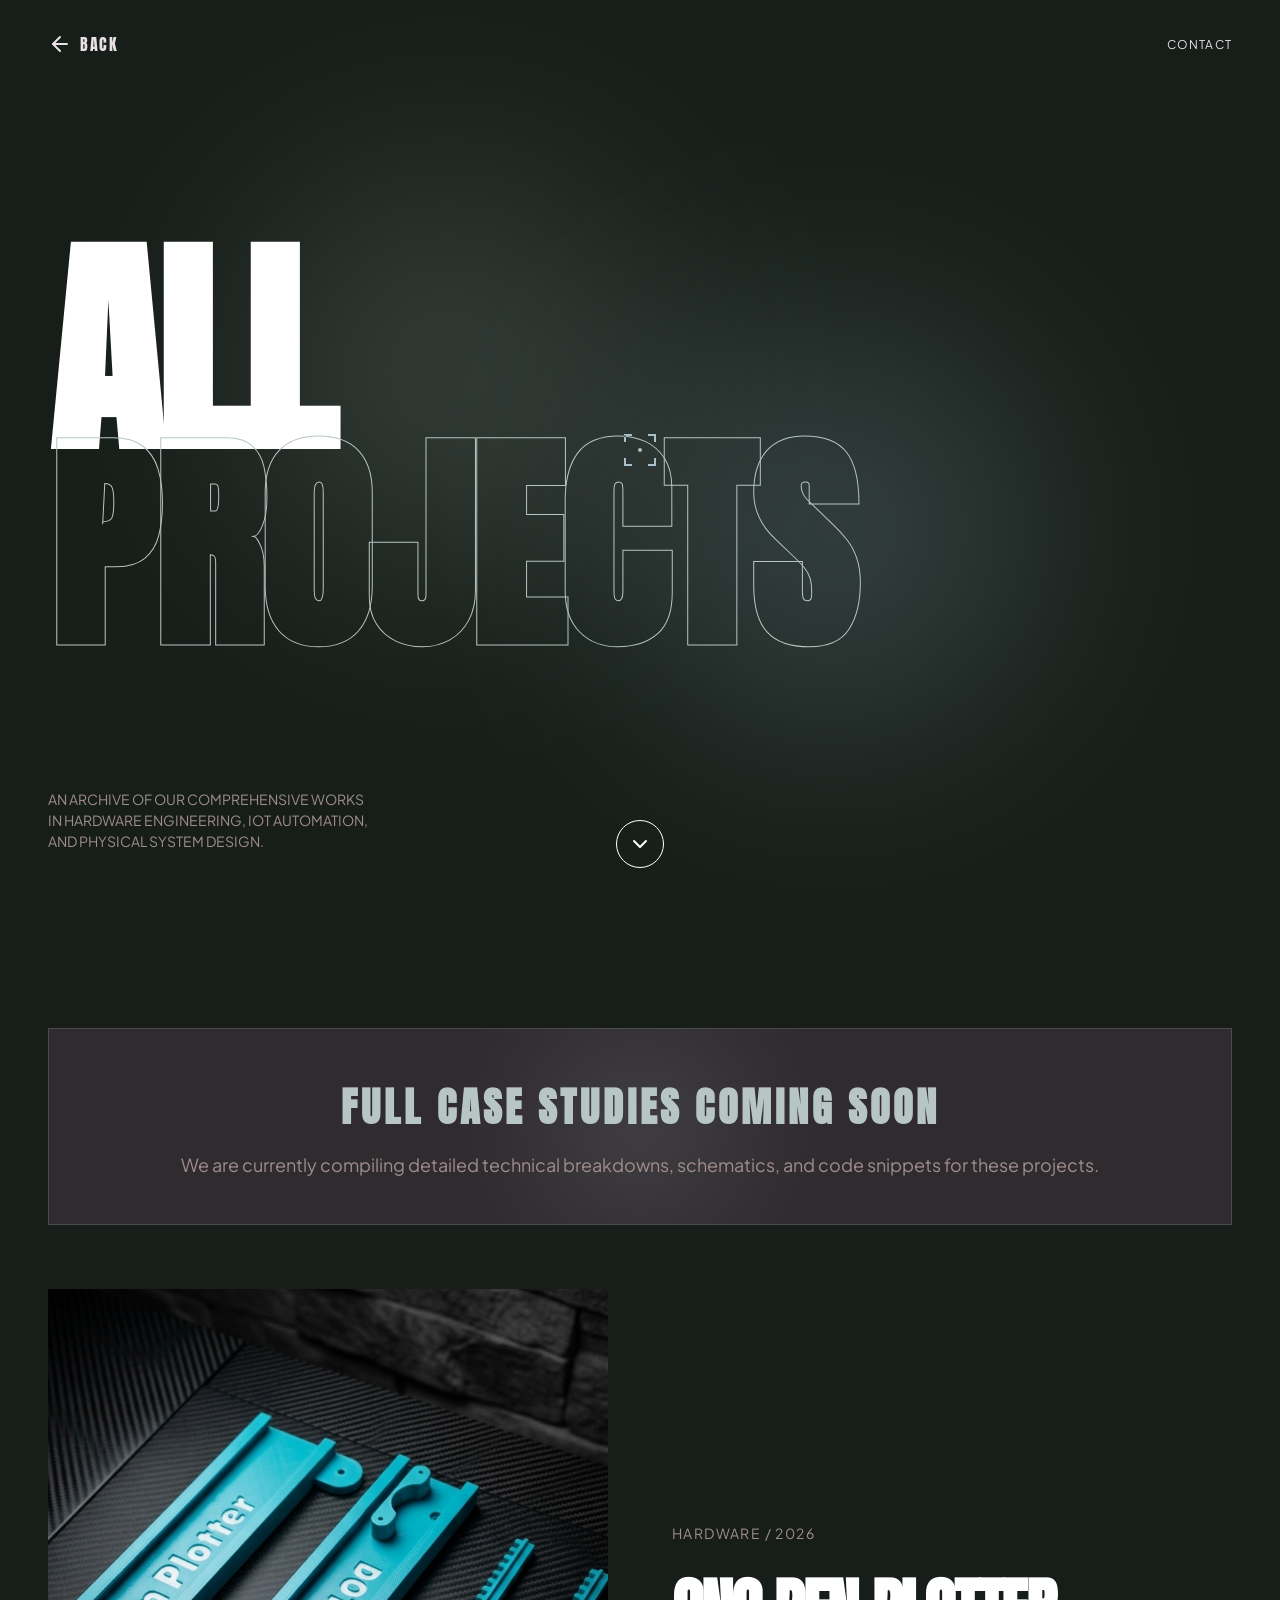
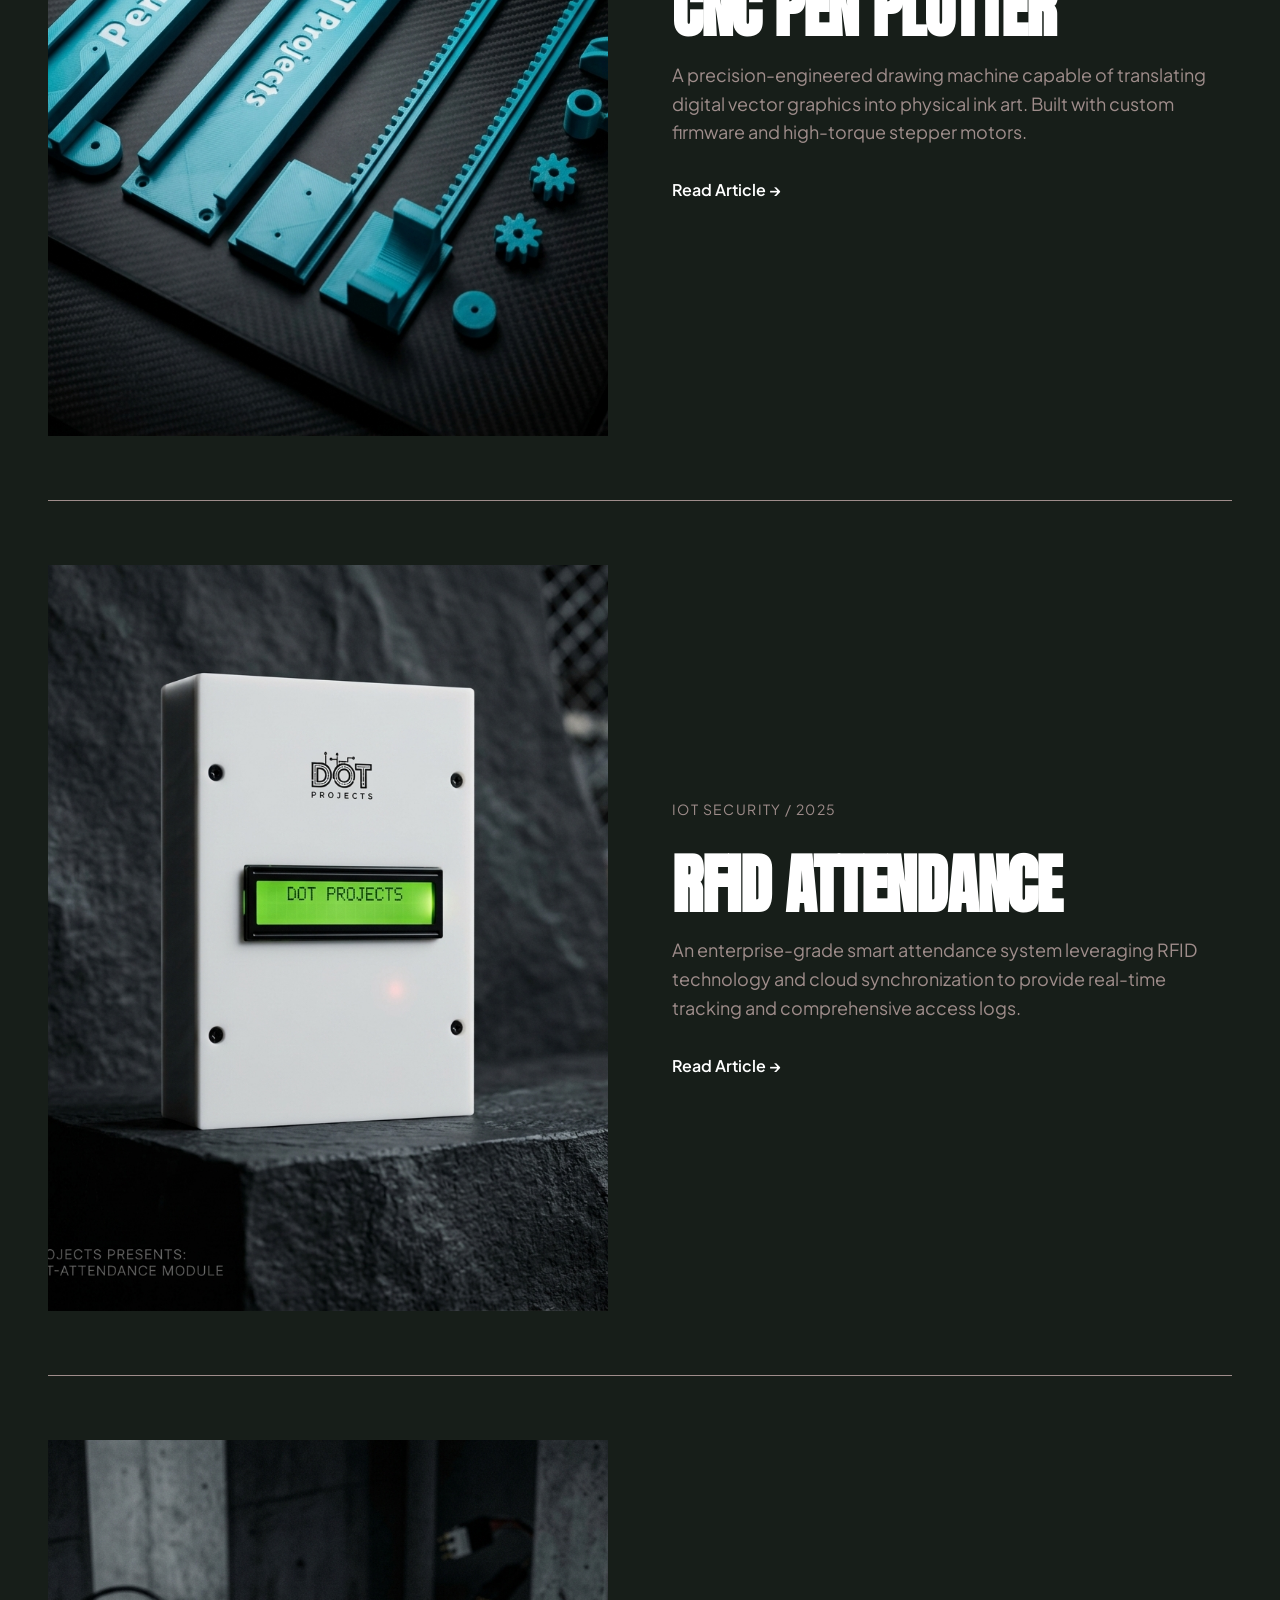
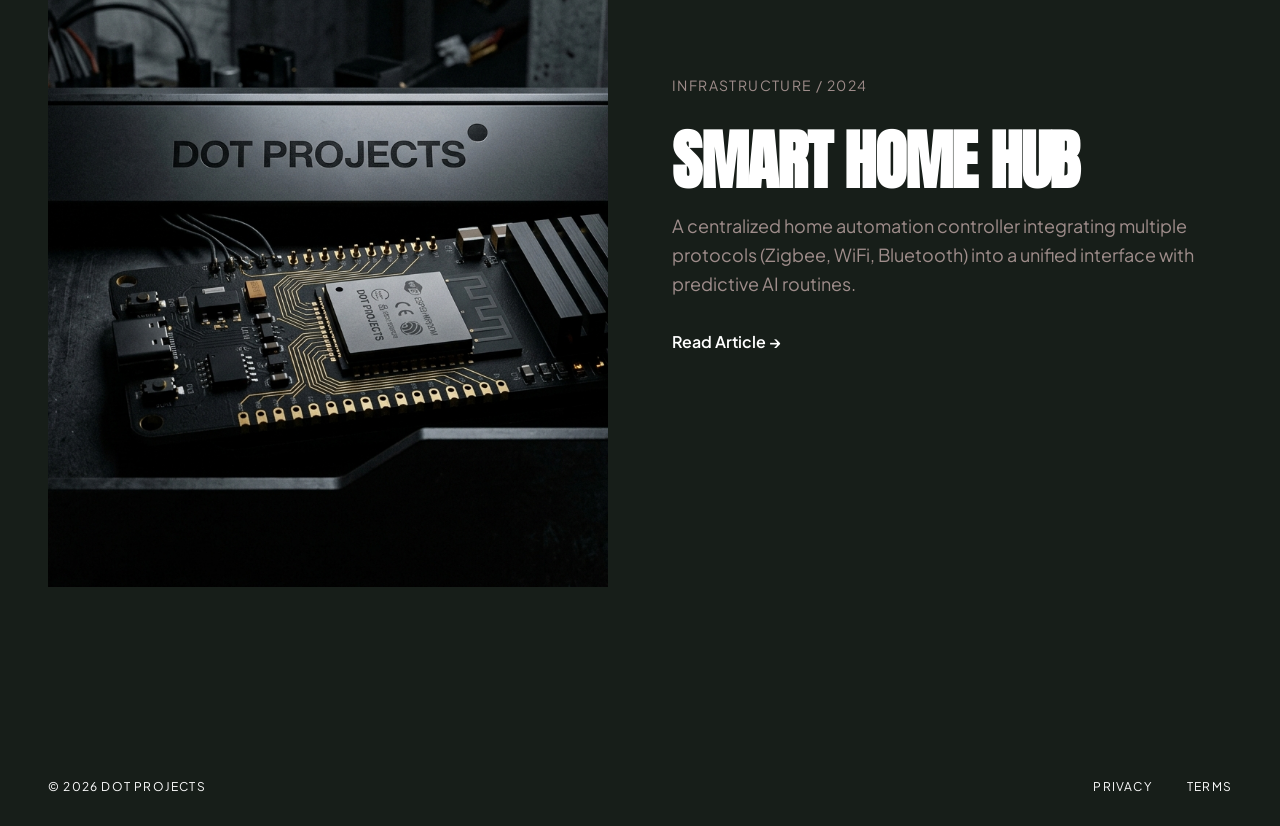
==== projects.html @ d87af04d "Add files via upload" ====
<!DOCTYPE html>
<html lang="en">

<head>
    <meta charset="UTF-8">
    <meta name="viewport" content="width=device-width, initial-scale=1.0">
    <title>DOT PROJECTS - Works</title>
    <link rel="preconnect" href="https://fonts.googleapis.com">
    <link rel="preconnect" href="https://fonts.gstatic.com" crossorigin>
    <link
        href="https://fonts.googleapis.com/css2?family=Anton&family=Plus+Jakarta+Sans:ital,wght@0,300;0,400;0,600;1,400&display=swap"
        rel="stylesheet">
    <link rel="stylesheet" href="style.css">
</head>

<body>
    <nav class="fixed-nav">
        <a href="index.html" class="back-link" style="text-decoration: none; color: inherit; display: flex; align-items: center; gap: 8px; font-family: var(--font-heading); letter-spacing: 0.1em; transition: transform 0.3s ease;" onmouseover="this.style.transform='translateX(-5px)'" onmouseout="this.style.transform='translateX(0)'">
            <svg viewBox="0 0 24 24" width="24" height="24" fill="none" stroke="currentColor" stroke-width="2" stroke-linecap="round" stroke-linejoin="round">
                <line x1="19" y1="12" x2="5" y2="12"></line>
                <polyline points="12 19 5 12 12 5"></polyline>
            </svg>
            BACK
        </a>
        <div class="nav-links">
            <a href="index.html#contact">Contact</a>
        </div>
    </nav>

    <section class="hero dark-section">
        <div class="ambient-orb sage-orb"></div>
        <div class="ambient-orb soft-blue-orb"></div>
        <div class="hero-content">
            <h1 class="anton-display">ALL</h1>
            <h1 class="anton-display text-outline">PROJECTS</h1>
        </div>
        <div class="hero-bottom">
            <p class="hero-desc">An archive of our comprehensive works in hardware engineering, IoT automation, and physical system design.</p>
        </div>
        <div class="scroll-indicator center-scroll">
            <svg viewBox="0 0 24 24" width="24" height="24" fill="none" stroke="currentColor" stroke-width="2" stroke-linecap="round" stroke-linejoin="round">
                <polyline points="6 9 12 15 18 9"></polyline>
            </svg>
        </div>
    </section>

    <section class="dark-section">
        <div class="article-list" style="max-width: 1200px; margin: 0 auto; display: flex; flex-direction: column; gap: 4rem;">
            
            <div class="coming-soon-banner reveal" style="background-color: var(--color-charcoal); border: 1px solid rgba(183, 198, 194, 0.2); padding: 3rem; text-align: center; position: relative; overflow: hidden;">
                <div class="cyan-offset" style="width: 200px; height: 200px; filter: blur(60px); opacity: 0.1;"></div>
                <h3 class="anton-display" style="font-size: 2.5rem; color: var(--color-sage); letter-spacing: 0.1em; position: relative; z-index: 1;">FULL CASE STUDIES COMING SOON</h3>
                <p class="taupe-text" style="margin-top: 1rem; font-size: 1.125rem; position: relative; z-index: 1;">We are currently compiling detailed technical breakdowns, schematics, and code snippets for these projects.</p>
            </div>

            <!-- Article 1 -->
            <article class="article-item" style="display: grid; grid-template-columns: 1fr 1fr; gap: 4rem; align-items: center; border-bottom: 1px solid var(--color-taupe); padding-bottom: 4rem;">
                <div class="image-wrapper reveal">
                    <img src="assets/cnc_premium.png" alt="CNC Pen Plotter">
                    <div class="hover-overlay">
                        <div class="view-badge">READ</div>
                    </div>
                </div>
                <div class="article-content reveal">
                    <span class="taupe-label">Hardware / 2026</span>
                    <h2 class="anton-display" style="font-size: 4rem; margin-bottom: 1rem; line-height: 1.1;">CNC PEN PLOTTER</h2>
                    <p class="taupe-text" style="font-size: 1.125rem; line-height: 1.6; margin-bottom: 2rem;">A precision-engineered drawing machine capable of translating digital vector graphics into physical ink art. Built with custom firmware and high-torque stepper motors.</p>
                    <a href="#" class="arrow-link">Read Article →</a>
                </div>
            </article>

            <!-- Article 2 -->
            <article class="article-item" style="display: grid; grid-template-columns: 1fr 1fr; gap: 4rem; align-items: center; border-bottom: 1px solid var(--color-taupe); padding-bottom: 4rem;">
                <div class="article-content reveal" style="order: 2;">
                    <span class="taupe-label">IoT Security / 2025</span>
                    <h2 class="anton-display" style="font-size: 4rem; margin-bottom: 1rem; line-height: 1.1;">RFID ATTENDANCE</h2>
                    <p class="taupe-text" style="font-size: 1.125rem; line-height: 1.6; margin-bottom: 2rem;">An enterprise-grade smart attendance system leveraging RFID technology and cloud synchronization to provide real-time tracking and comprehensive access logs.</p>
                    <a href="#" class="arrow-link">Read Article →</a>
                </div>
                <div class="image-wrapper reveal" style="order: 1;">
                    <img src="assets/rfid_premium.png" alt="RFID Attendance">
                    <div class="hover-overlay">
                        <div class="view-badge">READ</div>
                    </div>
                </div>
            </article>

            <!-- Article 3 -->
            <article class="article-item" style="display: grid; grid-template-columns: 1fr 1fr; gap: 4rem; align-items: center;">
                <div class="image-wrapper reveal">
                    <img src="assets/dot_projects_branding.png" alt="Dot Projects Core">
                    <div class="hover-overlay">
                        <div class="view-badge">READ</div>
                    </div>
                </div>
                <div class="article-content reveal">
                    <span class="taupe-label">Infrastructure / 2024</span>
                    <h2 class="anton-display" style="font-size: 4rem; margin-bottom: 1rem; line-height: 1.1;">SMART HOME HUB</h2>
                    <p class="taupe-text" style="font-size: 1.125rem; line-height: 1.6; margin-bottom: 2rem;">A centralized home automation controller integrating multiple protocols (Zigbee, WiFi, Bluetooth) into a unified interface with predictive AI routines.</p>
                    <a href="#" class="arrow-link">Read Article →</a>
                </div>
            </article>
        </div>
    </section>

    <footer id="contact" class="footer dark-section" style="padding-top: 4rem; padding-bottom: 2rem;">
        <div class="footer-bottom" style="border-top: none; margin-top: 0; padding-top: 0;">
            <div class="copyright">© 2026 DOT PROJECTS</div>
            <div class="legal-links">
                <a href="#">PRIVACY</a>
                <a href="#">TERMS</a>
            </div>
        </div>
    </footer>

    <div class="target-cursor" id="target-cursor">
        <div class="bracket top-left"></div>
        <div class="bracket top-right"></div>
        <div class="bracket bottom-left"></div>
        <div class="bracket bottom-right"></div>
        <div class="target-dot"></div>
    </div>

    <script src="main.js"></script>
    <style>
        @media (max-width: 768px) {
            .article-item {
                grid-template-columns: 1fr !important;
                gap: 2rem !important;
            }
            .article-item .article-content {
                order: 2 !important;
            }
            .article-item .image-wrapper {
                order: 1 !important;
            }
            .hero {
                height: 40vh !important;
                padding-top: 10vh !important;
            }
            .hero-content h1 {
                font-size: 20vw !important;
            }
        }
    </style>
</body>
</html>
---- style.css ----
:root {
    --color-navy: #171e19;
    --color-sage: #b7c6c2;
    --color-white: #ffffff;
    --color-taupe: #9f8d8b;
    --color-beige: #d7c5b2;
    --color-cyan: #d5f4f9;
    --color-soft-blue: #bbe2f5;
    --color-charcoal: #302b2f;

    --font-heading: 'Anton', sans-serif;
    --font-body: 'Plus Jakarta Sans', sans-serif;

    --transition-fluid: 0.5s cubic-bezier(0.16, 1, 0.3, 1);
    --transition-slow: 1000ms cubic-bezier(0.16, 1, 0.3, 1);
}

* {
    margin: 0;
    padding: 0;
    box-sizing: border-box;
}

html {
    scroll-behavior: smooth;
}

body {
    font-family: var(--font-body);
    background-color: var(--color-navy);
    color: var(--color-white);
    overflow-x: hidden;
}

body.no-scroll {
    overflow: hidden;
}

/* Typography Utilities */
.anton-display {
    font-family: var(--font-heading);
    text-transform: uppercase;
    letter-spacing: -0.02em; /* tracking-tighter */
}

.text-outline {
    color: transparent;
    -webkit-text-stroke: 1px var(--color-sage);
}

.taupe-text { color: var(--color-taupe); }
.sage-label { color: var(--color-sage); font-family: var(--font-heading); font-size: 1.5rem; display: block; margin-bottom: 1rem;}
.taupe-label { color: var(--color-taupe); font-size: 0.875rem; text-transform: uppercase; letter-spacing: 0.1em; display: block; margin-bottom: 2rem;}

/* Navigation */
.fixed-nav {
    position: fixed;
    top: 0;
    left: 0;
    width: 100%;
    padding: 32px 48px;
    display: flex;
    justify-content: space-between;
    align-items: center;
    mix-blend-mode: difference;
    z-index: 100;
    color: var(--color-white);
}

.logo {
    font-family: var(--font-heading);
    font-size: 1.5rem; /* 2xl */
    letter-spacing: 0.1em; /* tracking-widest */
}

.nav-links {
    display: flex;
    align-items: center;
    gap: 2rem;
}

.nav-links a {
    color: var(--color-white);
    text-decoration: none;
    font-size: 12px;
    text-transform: uppercase;
    letter-spacing: 0.1em;
}

.btn-outline {
    background: transparent;
    border: 1px solid var(--color-white);
    color: var(--color-white);
    padding: 12px 24px;
    font-family: var(--font-body);
    font-size: 12px;
    text-transform: uppercase;
    letter-spacing: 0.1em;
    transition: background var(--transition-fluid), color var(--transition-fluid);
}

.btn-outline:hover {
    background: var(--color-white);
    color: var(--color-navy);
}

/* Sections */
section {
    padding: 8rem 48px;
}

.dark-section {
    background-color: var(--color-navy);
    color: var(--color-white);
}

.light-section {
    background-color: var(--color-white);
    color: var(--color-navy);
}

/* Hero */
.hero {
    height: 100vh;
    display: flex;
    flex-direction: column;
    justify-content: center;
    position: relative;
    overflow: hidden;
    padding: 0 48px;
}

.ambient-orb {
    position: absolute;
    width: 384px;
    height: 384px;
    border-radius: 50%;
    filter: blur(120px);
    opacity: 0.2;
    z-index: 0;
    animation: float 6s ease-in-out infinite;
}

.sage-orb {
    background-color: var(--color-sage);
    top: 20%;
    left: 20%;
}

.soft-blue-orb {
    background-color: var(--color-soft-blue);
    bottom: 20%;
    right: 20%;
    animation-delay: -3s;
}

@keyframes float {
    0%, 100% { transform: translateY(0); }
    50% { transform: translateY(-20px); }
}

.hero-content {
    position: relative;
    z-index: 1;
}

.hero-content h1 {
    font-size: 18vw;
    line-height: 0.85;
    margin: 0;
}

.hero-bottom {
    position: absolute;
    bottom: 48px;
    left: 48px;
    right: 48px;
    display: flex;
    justify-content: space-between;
    align-items: flex-end;
    z-index: 1;
}

.hero-desc {
    max-width: 320px;
    color: var(--color-taupe);
    text-transform: uppercase;
    font-size: 0.875rem;
    line-height: 1.5;
}

.scroll-indicator {
    width: 48px;
    height: 48px;
    border: 1px solid var(--color-white);
    border-radius: 50%;
    display: flex;
    justify-content: center;
    align-items: center;
    animation: bounce 2s infinite;
}

@keyframes bounce {
    0%, 20%, 50%, 80%, 100% { transform: translateY(0); }
    40% { transform: translateY(-10px); }
    60% { transform: translateY(-5px); }
}

.center-scroll {
    position: absolute;
    bottom: 32px;
    left: 50%;
    margin-left: -24px; /* Centers the 48px width perfectly */
    z-index: 10;
}

/* Portfolio */
.portfolio {
    background-color: var(--color-white);
    color: var(--color-navy);
}

.section-heading {
    font-size: 8rem; /* 9xl approx */
    color: var(--color-navy);
    margin-bottom: 4rem;
    line-height: 1;
}

.masonry-grid {
    display: grid;
    grid-template-columns: 1fr 1fr;
    gap: 2rem;
    align-items: start;
}

.item-even {
    margin-top: 4rem; /* 64px offset */
}

.image-wrapper {
    position: relative;
    overflow: hidden;
    aspect-ratio: 3/4; /* Default */
}

.image-wrapper img {
    width: 100%;
    height: 100%;
    object-fit: cover;
    transition: transform var(--transition-fluid);
}

.hover-overlay {
    position: absolute;
    inset: 0;
    background-color: rgba(23, 30, 25, 0.6); /* Navy/60 */
    opacity: 0;
    transition: opacity var(--transition-fluid);
    display: flex;
    justify-content: center;
    align-items: center;
    pointer-events: none;
}

.view-badge {
    width: 96px;
    height: 96px;
    background-color: var(--color-white);
    border-radius: 50%;
    display: flex;
    justify-content: center;
    align-items: center;
    font-family: var(--font-heading);
    font-size: 14px;
    letter-spacing: 0.1em;
    color: var(--color-navy);
}

.image-wrapper:hover img {
    transform: scale(1.1);
}

.image-wrapper:hover .hover-overlay {
    opacity: 1;
}

/* Featured Section */
.featured {
    display: grid;
    grid-template-columns: 1fr 1fr;
    gap: 4rem;
    align-items: center;
}

.featured-left {
    position: relative;
}

.cyan-offset {
    position: absolute;
    top: 50%;
    left: 50%;
    width: 80%;
    height: 80%;
    background-color: var(--color-cyan);
    filter: blur(100px);
    opacity: 0.15;
    transform: translate(-50%, -50%);
    z-index: 0;
    border-radius: 50%;
}

.featured-left img {
    width: 100%;
    position: relative;
    z-index: 1;
}

.featured-heading {
    font-size: 4.5rem; /* 7xl */
    margin-bottom: 2rem;
    line-height: 1;
}

.featured-right {
    padding-left: 3rem;
}

.featured-right p {
    font-size: 1.125rem;
    line-height: 1.6;
    margin-bottom: 3rem;
}

.arrow-link {
    color: var(--color-white);
    text-decoration: none;
    font-weight: 600;
    display: inline-flex;
    align-items: center;
    transition: transform var(--transition-fluid);
}

.arrow-link:hover {
    transform: translateX(8px);
}

/* Capabilities */
.capabilities {
    background-color: #fafafa;
}

.split-grid {
    display: grid;
    grid-template-columns: repeat(12, 1fr);
    gap: 2rem;
}

.capabilities-list {
    grid-column: span 4;
}

.capabilities-list ul {
    list-style: none;
}

.capabilities-list li {
    font-size: 1.25rem;
    margin-bottom: 1.5rem;
    display: flex;
    align-items: center;
    cursor: default;
}

.capabilities-list li::before {
    content: '';
    display: block;
    width: 40px;
    height: 1px;
    background-color: var(--color-navy);
    margin-right: 1rem;
    transition: width var(--transition-fluid);
}

.capabilities-list li:hover::before {
    width: 64px;
}

.capabilities-heading {
    grid-column: span 8;
}

.large-heading {
    font-size: 3.75rem; /* 6xl */
    font-weight: 300;
    line-height: 1.2;
}

.large-heading i {
    color: var(--color-taupe);
    font-family: var(--font-heading);
    font-style: italic;
    letter-spacing: 0.05em;
}

/* Testimonial */
.testimonial {
    background-color: var(--color-charcoal);
    position: relative;
    overflow: hidden;
    text-align: center;
    padding: 12rem 48px;
}

.quote-mark {
    position: absolute;
    top: 50%;
    left: 50%;
    transform: translate(-50%, -50%);
    font-family: var(--font-heading);
    font-size: 30rem;
    color: var(--color-navy);
    opacity: 0.3;
    line-height: 1;
    z-index: 0;
    pointer-events: none;
}

.testimonial-content {
    position: relative;
    z-index: 1;
    max-width: 800px;
    margin: 0 auto;
}

.quote-text {
    font-size: 3rem; /* 5xl */
    margin-bottom: 4rem;
    line-height: 1.1;
}

.bio-section {
    display: flex;
    flex-direction: column;
    align-items: center;
    gap: 1rem;
}

.avatar {
    width: 64px;
    height: 64px;
    border-radius: 50%;
    object-fit: cover;
}

.anton-name {
    font-family: var(--font-heading);
    color: var(--color-taupe);
    letter-spacing: 0.05em;
}

/* Footer */
.footer {
    padding: 8rem 48px 2rem 48px;
    display: flex;
    flex-direction: column;
}

.footer-content {
    margin-bottom: 8rem;
}

.massive-text {
    font-size: 10vw; /* 9xl+ */
    line-height: 1;
    margin-bottom: 2rem;
}

.email-link {
    color: var(--color-sage);
    font-size: 2.25rem; /* 4xl */
    text-decoration: none;
    position: relative;
    display: inline-block;
}

.email-link::after {
    content: '';
    position: absolute;
    bottom: -8px;
    left: 0;
    width: 100%;
    height: 1px;
    background-color: var(--color-sage);
}

.footer-bottom {
    border-top: 1px solid rgba(255, 255, 255, 0.1);
    padding-top: 2rem;
    display: flex;
    justify-content: space-between;
    font-size: 12px;
    text-transform: uppercase;
    letter-spacing: 0.1em;
}

.legal-links a {
    color: var(--color-white);
    text-decoration: none;
    margin-left: 2rem;
}

/* Scroll Reveals */
.reveal {
    opacity: 0;
    transform: translateY(10px);
    transition: opacity var(--transition-slow), transform var(--transition-slow);
}

.reveal.active {
    opacity: 1;
    transform: translateY(0);
}

/* Responsive adjustments */
@media (max-width: 768px) {
    .fixed-nav { padding: 16px 24px; }
    .nav-links a { display: none; }
    
    .hero, section { padding: 4rem 24px; }
    .footer { padding: 4rem 24px 2rem 24px; }
    
    .hero-content h1 { font-size: 24vw; }
    
    .hero-bottom {
        bottom: 24px;
        left: 24px;
        right: 24px;
        flex-direction: column;
        align-items: flex-start;
        gap: 1.5rem;
    }
    .hero-desc { max-width: 100%; }
    
    .masonry-grid { grid-template-columns: 1fr; gap: 1.5rem; }
    .item-even { margin-top: 0; }
    
    .hover-overlay { 
        opacity: 1; 
        background: linear-gradient(to top, rgba(23, 30, 25, 0.8), transparent 50%);
        align-items: flex-end; 
        justify-content: flex-end;
        padding: 1.5rem;
    }
    .view-badge { 
        width: auto; 
        height: auto; 
        padding: 8px 16px; 
        border-radius: 24px;
        font-size: 12px;
    }
    
    .featured, .split-grid { grid-template-columns: 1fr; gap: 3rem; }
    .featured-right { padding-left: 0; }
    .featured-heading { font-size: 3.5rem; }
    
    .capabilities-list, .capabilities-heading { grid-column: span 1; }
    .large-heading { font-size: 2.25rem; }
    .section-heading { font-size: 3.5rem; margin-bottom: 2rem; }
    
    .testimonial { padding: 6rem 24px; }
    .quote-text { font-size: 1.5rem; margin-bottom: 2rem; }
    .quote-mark { font-size: 15rem; }
    
    .footer-content { margin-bottom: 4rem; }
    .massive-text { font-size: 15vw; margin-bottom: 1.5rem; }
    .footer-contact-links { gap: 1.5rem !important; flex-direction: column; align-items: flex-start !important; }
    
    .footer-bottom { flex-direction: column; gap: 1rem; align-items: center; text-align: center; }
    .legal-links a { margin: 0 1rem; }
}

/* Chatbot UI */
.chatbot-container {
    position: fixed;
    bottom: 32px;
    right: 32px;
    z-index: 1000;
    display: flex;
    flex-direction: column;
    align-items: flex-end;
}

.chatbot-toggle {
    width: 64px;
    height: 64px;
    border-radius: 50%;
    background-color: var(--color-white);
    color: var(--color-navy);
    border: none;
    display: flex;
    justify-content: center;
    align-items: center;
    box-shadow: 0 10px 25px rgba(0,0,0,0.5);
    transition: transform var(--transition-fluid);
}

.chatbot-toggle:hover {
    transform: scale(1.1);
}

.chatbot-window {
    width: 350px;
    height: 450px;
    background-color: var(--color-navy);
    border: 1px solid var(--color-sage);
    border-radius: 12px;
    margin-bottom: 20px;
    display: flex;
    flex-direction: column;
    overflow: hidden;
    opacity: 0;
    pointer-events: none;
    transform: translateY(20px);
    transition: opacity 0.3s ease, transform 0.3s ease;
    box-shadow: 0 20px 40px rgba(0,0,0,0.8);
}

.chatbot-window.active {
    opacity: 1;
    pointer-events: all;
    transform: translateY(0);
}

.chatbot-header {
    background-color: var(--color-white);
    color: var(--color-navy);
    padding: 16px 20px;
    display: flex;
    justify-content: space-between;
    align-items: center;
}

.chatbot-header h3 {
    font-family: var(--font-heading);
    letter-spacing: 0.1em;
    font-size: 1.2rem;
}

.close-btn {
    background: none;
    border: none;
    font-size: 1.5rem;
    color: var(--color-navy);
    cursor: pointer;
    line-height: 1;
    transition: transform var(--transition-fluid);
}

.close-btn:hover {
    transform: scale(1.2);
}

.chatbot-body {
    flex: 1;
    padding: 20px;
    display: flex;
    flex-direction: column;
    justify-content: flex-start;
    background-color: var(--color-navy);
    overflow-y: auto;
    gap: 12px;
}

.chat-message {
    background-color: var(--color-charcoal);
    color: var(--color-white);
    padding: 12px 16px;
    border-radius: 8px;
    max-width: 80%;
    font-size: 0.9rem;
    border-bottom-left-radius: 0;
    line-height: 1.5;
    align-self: flex-start;
}

.chat-message.user-message {
    background-color: var(--color-cyan);
    color: var(--color-navy);
    align-self: flex-end;
    border-bottom-left-radius: 8px;
    border-bottom-right-radius: 0;
}

.chatbot-footer {
    padding: 16px;
    border-top: 1px solid rgba(255,255,255,0.1);
    display: flex;
    gap: 10px;
}

.chatbot-footer input {
    flex: 1;
    background: transparent;
    border: 1px solid var(--color-taupe);
    padding: 10px 12px;
    color: var(--color-white);
    font-family: var(--font-body);
    border-radius: 4px;
    outline: none;
}

.chatbot-footer input:disabled {
    opacity: 0.5;
    cursor: not-allowed;
}

.chatbot-footer button {
    background-color: var(--color-white);
    color: var(--color-navy);
    border: none;
    padding: 0 16px;
    font-family: var(--font-heading);
    letter-spacing: 0.05em;
    cursor: pointer;
    border-radius: 4px;
    transition: background-color 0.2s;
}

.chatbot-footer button:hover {
    background-color: var(--color-cyan);
}

.chatbot-footer button:disabled {
    opacity: 0.5;
    cursor: not-allowed;
}

.status-indicator {
    display: flex;
    align-items: center;
    justify-content: center;
    gap: 8px;
    font-family: var(--font-heading);
    letter-spacing: 0.1em;
    font-size: 0.8rem;
    color: var(--color-taupe);
}

.status-dot {
    width: 8px;
    height: 8px;
    background-color: #25D366;
    border-radius: 50%;
    box-shadow: 0 0 8px rgba(37, 211, 102, 0.6);
    animation: pulse-green 2s infinite;
}

@keyframes pulse-green {
    0% { transform: scale(0.95); box-shadow: 0 0 0 0 rgba(37, 211, 102, 0.7); }
    70% { transform: scale(1); box-shadow: 0 0 0 6px rgba(37, 211, 102, 0); }
    100% { transform: scale(0.95); box-shadow: 0 0 0 0 rgba(37, 211, 102, 0); }
}

@media (max-width: 768px) {
    .chatbot-container { bottom: 20px; right: 20px; }
    .chatbot-toggle { width: 56px; height: 56px; }
    .chatbot-window { width: calc(100vw - 40px); height: 400px; }
}

/* Terminal Preloader */
.terminal-loader {
    position: fixed;
    top: 0;
    left: 0;
    width: 100%;
    height: 100vh;
    background-color: var(--color-navy);
    z-index: 9999;
    display: flex;
    flex-direction: column;
    justify-content: space-between;
    padding: 48px;
    font-family: 'Courier New', Courier, monospace;
    color: var(--color-sage);
    transition: transform 0.8s cubic-bezier(0.77, 0, 0.175, 1);
}

.terminal-loader.hidden {
    transform: translateY(-100vh);
}

.terminal-lines {
    display: flex;
    flex-direction: column;
    gap: 8px;
    font-size: 0.875rem;
    line-height: 1.2;
    height: 60vh;
    overflow: hidden;
}

.terminal-line {
    opacity: 0;
    animation: fadeIn 0.1s forwards;
}

@keyframes fadeIn {
    to { opacity: 1; }
}

.terminal-line .success { color: var(--color-cyan); text-shadow: 0 0 5px var(--color-cyan); }
.terminal-line .warning { color: var(--color-beige); }
.terminal-line .error { color: #EA4335; }
.terminal-line .label { color: var(--color-taupe); }

.loader-bottom {
    display: flex;
    flex-direction: column;
    align-items: flex-end;
    gap: 1rem;
}

.loading-bar-container {
    width: 100%;
    height: 2px;
    background-color: rgba(255, 255, 255, 0.1);
    position: relative;
    overflow: hidden;
}

.loading-bar {
    position: absolute;
    top: 0;
    left: 0;
    height: 100%;
    width: 0%;
    background-color: var(--color-cyan);
    box-shadow: 0 0 10px var(--color-cyan);
    transition: width 0.1s linear;
}

.massive-percentage {
    font-size: 15vw;
    line-height: 0.8;
    color: var(--color-white);
    margin: 0;
}

@media (max-width: 768px) {
    .terminal-loader { padding: 24px; }
    .terminal-lines { height: 70vh; font-size: 0.75rem; }
    .massive-percentage { font-size: 24vw; }
}

/* Targeting Bracket Cursor */
.target-cursor {
    position: fixed;
    top: 0;
    left: 0;
    width: 32px;
    height: 32px;
    pointer-events: none;
    z-index: 10000;
    transform: translate(-50%, -50%);
    mix-blend-mode: difference;
    transition: width 0.4s cubic-bezier(0.16, 1, 0.3, 1), height 0.4s cubic-bezier(0.16, 1, 0.3, 1);
    will-change: transform, width, height;
}

.bracket {
    position: absolute;
    width: 8px;
    height: 8px;
    border: 2px solid var(--color-cyan);
    transition: border-color 0.3s;
}

.top-left { top: 0; left: 0; border-right: none; border-bottom: none; }
.top-right { top: 0; right: 0; border-left: none; border-bottom: none; }
.bottom-left { bottom: 0; left: 0; border-right: none; border-top: none; }
.bottom-right { bottom: 0; right: 0; border-left: none; border-top: none; }

.target-dot {
    position: absolute;
    top: 50%;
    left: 50%;
    width: 4px;
    height: 4px;
    background-color: var(--color-cyan);
    border-radius: 50%;
    transform: translate(-50%, -50%);
    transition: opacity 0.3s;
}

/* Hover States */
.target-cursor.hovering {
    width: 80px;
    height: 80px;
}

.target-cursor.hovering .bracket {
    border-color: var(--color-white);
}

.target-cursor.hovering .target-dot {
    opacity: 0;
}

/* Device Specific Cursor Handling */
@media (pointer: fine) {
    body, a, button, input, .chatbot-toggle, .btn-outline {
        cursor: none !important;
    }
}

@media (pointer: coarse), (max-width: 768px) {
    .target-cursor {
        display: none !important;
    }
    body {
        cursor: auto;
    }
    a, button, .chatbot-toggle, .btn-outline {
        cursor: pointer;
    }
}
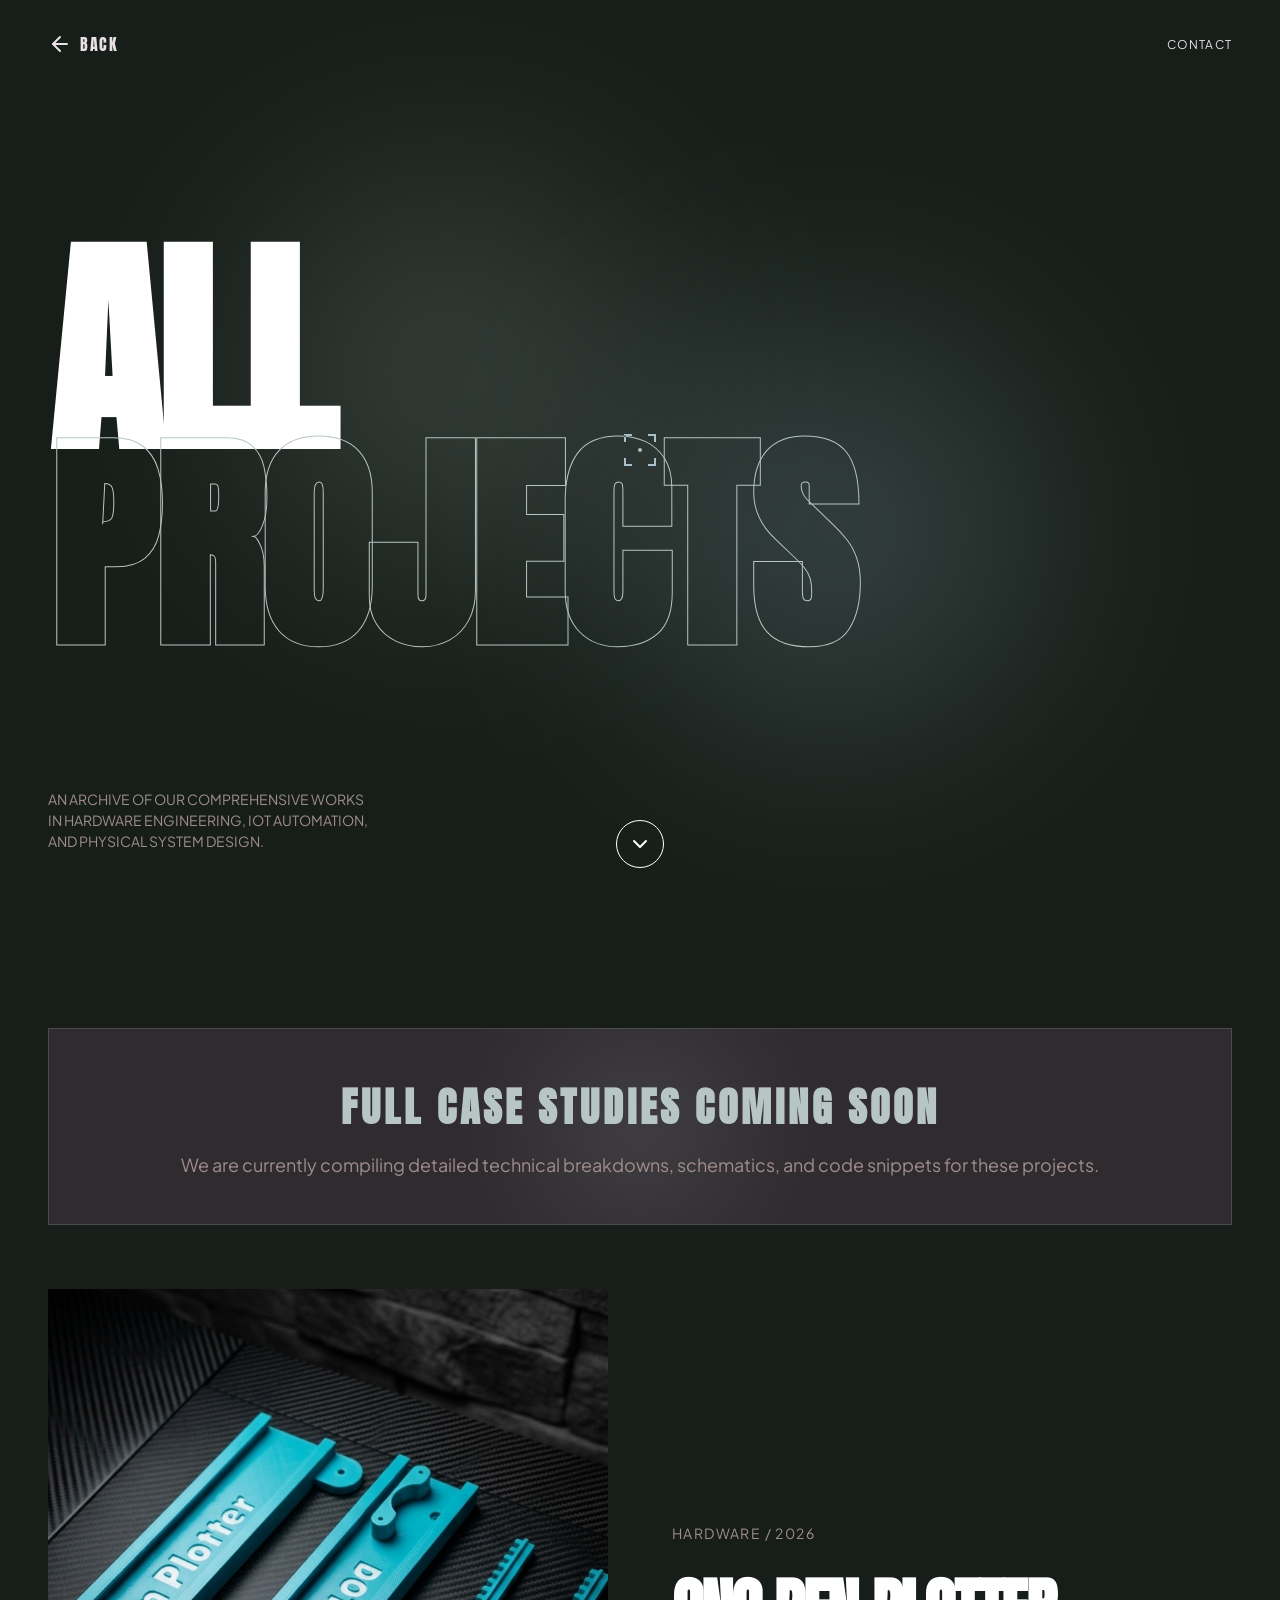
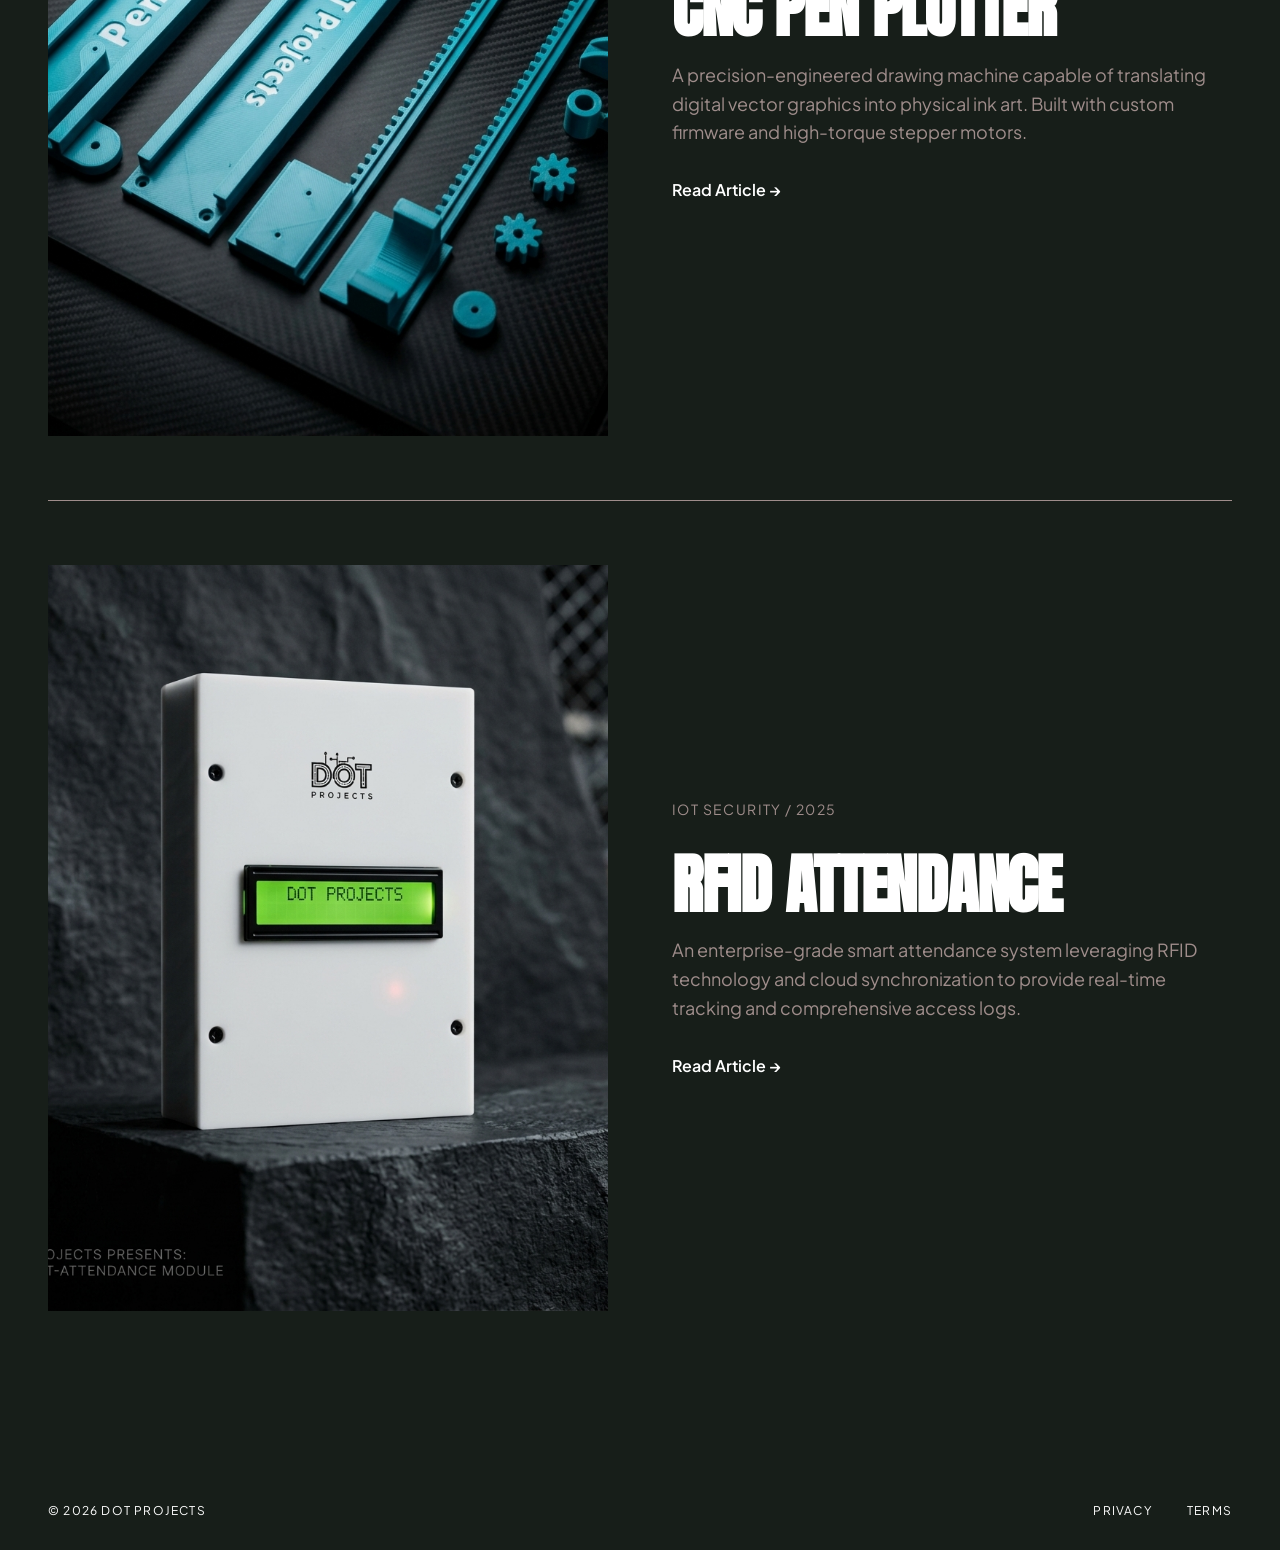
==== commit 89206f9d: "Add files via upload" ====
--- a/projects.html
+++ b/projects.html
@@ -70,7 +70,7 @@
             </article>
 
             <!-- Article 2 -->
-            <article class="article-item" style="display: grid; grid-template-columns: 1fr 1fr; gap: 4rem; align-items: center; border-bottom: 1px solid var(--color-taupe); padding-bottom: 4rem;">
+            <article class="article-item" style="display: grid; grid-template-columns: 1fr 1fr; gap: 4rem; align-items: center;">
                 <div class="article-content reveal" style="order: 2;">
                     <span class="taupe-label">IoT Security / 2025</span>
                     <h2 class="anton-display" style="font-size: 4rem; margin-bottom: 1rem; line-height: 1.1;">RFID ATTENDANCE</h2>
@@ -82,22 +82,6 @@
                     <div class="hover-overlay">
                         <div class="view-badge">READ</div>
                     </div>
-                </div>
-            </article>
-
-            <!-- Article 3 -->
-            <article class="article-item" style="display: grid; grid-template-columns: 1fr 1fr; gap: 4rem; align-items: center;">
-                <div class="image-wrapper reveal">
-                    <img src="assets/dot_projects_branding.png" alt="Dot Projects Core">
-                    <div class="hover-overlay">
-                        <div class="view-badge">READ</div>
-                    </div>
-                </div>
-                <div class="article-content reveal">
-                    <span class="taupe-label">Infrastructure / 2024</span>
-                    <h2 class="anton-display" style="font-size: 4rem; margin-bottom: 1rem; line-height: 1.1;">SMART HOME HUB</h2>
-                    <p class="taupe-text" style="font-size: 1.125rem; line-height: 1.6; margin-bottom: 2rem;">A centralized home automation controller integrating multiple protocols (Zigbee, WiFi, Bluetooth) into a unified interface with predictive AI routines.</p>
-                    <a href="#" class="arrow-link">Read Article →</a>
                 </div>
             </article>
         </div>
